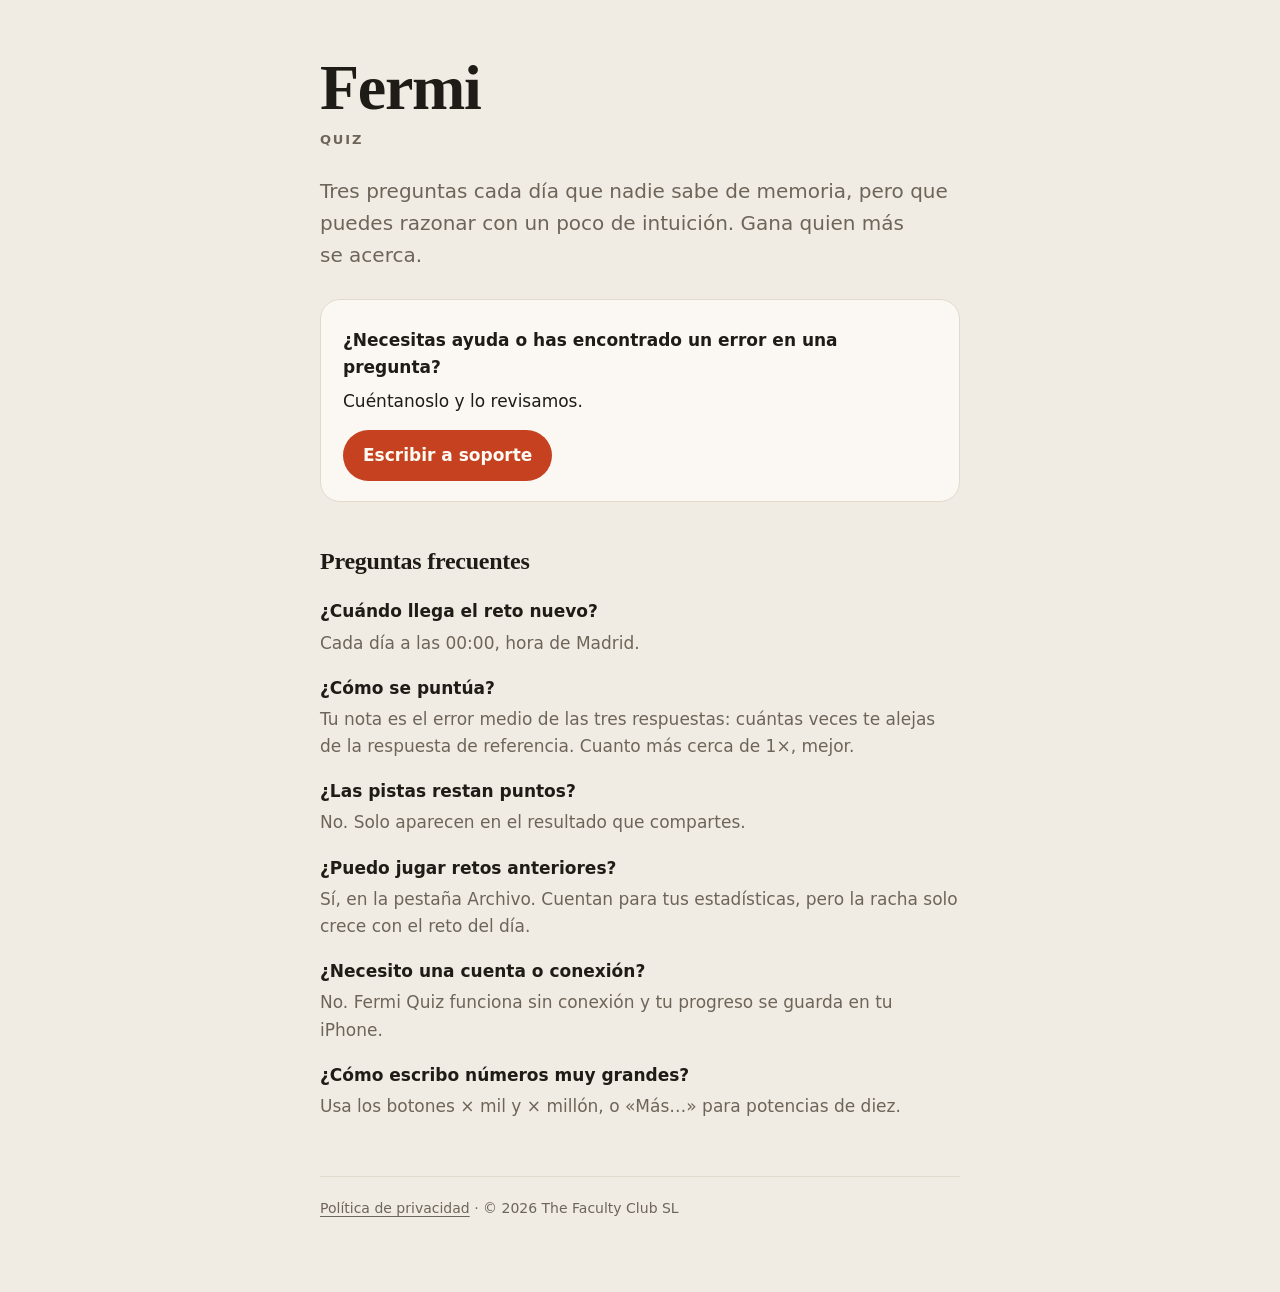
==== index.html @ 8d924ef5 "Páginas de ayuda y privacidad de Fermi Quiz" ====
<!doctype html>
<html lang="es">
<head>
<meta charset="utf-8">
<meta name="viewport" content="width=device-width, initial-scale=1">
<title>Fermi Quiz · Ayuda</title>
<meta name="description" content="Fermi Quiz: tres preguntas cada día para estimar lo imposible. Ayuda y contacto.">
<link rel="stylesheet" href="style.css">
</head>
<body>
<main>
  <h1 class="brand">Fermi</h1>
  <p class="eyebrow">Quiz</p>
  <p class="lead">Tres preguntas cada día que nadie sabe de memoria, pero que puedes razonar con un poco de intuición. Gana quien más se acerca.</p>

  <div class="card">
    <p><strong>¿Necesitas ayuda o has encontrado un error en una pregunta?</strong></p>
    <p>Cuéntanoslo y lo revisamos.</p>
    <a class="btn" href="https://github.com/marcosclub/fermi-quiz/issues/new">Escribir a soporte</a>
  </div>

  <h2>Preguntas frecuentes</h2>
  <dl>
    <dt>¿Cuándo llega el reto nuevo?</dt>
    <dd>Cada día a las 00:00, hora de Madrid.</dd>
    <dt>¿Cómo se puntúa?</dt>
    <dd>Tu nota es el error medio de las tres respuestas: cuántas veces te alejas de la respuesta de referencia. Cuanto más cerca de 1×, mejor.</dd>
    <dt>¿Las pistas restan puntos?</dt>
    <dd>No. Solo aparecen en el resultado que compartes.</dd>
    <dt>¿Puedo jugar retos anteriores?</dt>
    <dd>Sí, en la pestaña Archivo. Cuentan para tus estadísticas, pero la racha solo crece con el reto del día.</dd>
    <dt>¿Necesito una cuenta o conexión?</dt>
    <dd>No. Fermi Quiz funciona sin conexión y tu progreso se guarda en tu iPhone.</dd>
    <dt>¿Cómo escribo números muy grandes?</dt>
    <dd>Usa los botones × mil y × millón, o «Más…» para potencias de diez.</dd>
  </dl>

  <footer>
    <a href="privacidad/">Política de privacidad</a> · © 2026 The Faculty Club SL
  </footer>
</main>
</body>
</html>
---- style.css ----
:root{--bg:#F1ECE3;--paper:#FBF8F3;--ink:#1F1B16;--muted:#6E655A;--line:#E2DACD;--accent:#C54120;--accent-text:#B33A1C}
@media (prefers-color-scheme:dark){:root{--bg:#171411;--paper:#221E1A;--ink:#F3EDE4;--muted:#A69C8F;--line:#332D27;--accent:#C54120;--accent-text:#F0805E}}
*{box-sizing:border-box}
html{-webkit-text-size-adjust:100%}
body{margin:0;background:var(--bg);color:var(--ink);font:17px/1.6 -apple-system,BlinkMacSystemFont,"Segoe UI",system-ui,sans-serif;min-height:100dvh}
main{max-width:680px;margin:0 auto;padding:56px 20px 72px}
.brand{font-family:ui-serif,"New York",Georgia,serif;font-weight:800;font-size:clamp(44px,9vw,64px);line-height:1;letter-spacing:-.02em;margin:0}
.eyebrow{font-size:13px;font-weight:600;letter-spacing:.14em;text-transform:uppercase;color:var(--muted);margin:10px 0 0}
h2{font-family:ui-serif,"New York",Georgia,serif;font-weight:700;font-size:24px;letter-spacing:-.01em;margin:40px 0 8px}
p,li{color:var(--ink)}
.lead{font-size:20px;color:var(--muted);margin:24px 0 0;text-wrap:pretty}
.card{background:var(--paper);border:1px solid var(--line);border-radius:20px;padding:20px 22px;margin-top:28px}
.card p{margin:.4em 0}
a{color:var(--accent-text);text-underline-offset:3px}
a:focus-visible{outline:2px solid var(--accent);outline-offset:3px;border-radius:4px}
.btn{display:inline-block;background:var(--accent);color:#FFFBF5;text-decoration:none;font-weight:600;padding:12px 20px;border-radius:999px;margin-top:8px}
.btn:active{transform:scale(.98)}
dt{font-weight:600;margin-top:18px}
dd{margin:4px 0 0;color:var(--muted)}
footer{margin-top:56px;padding-top:20px;border-top:1px solid var(--line);font-size:14px;color:var(--muted)}
footer a{color:var(--muted)}
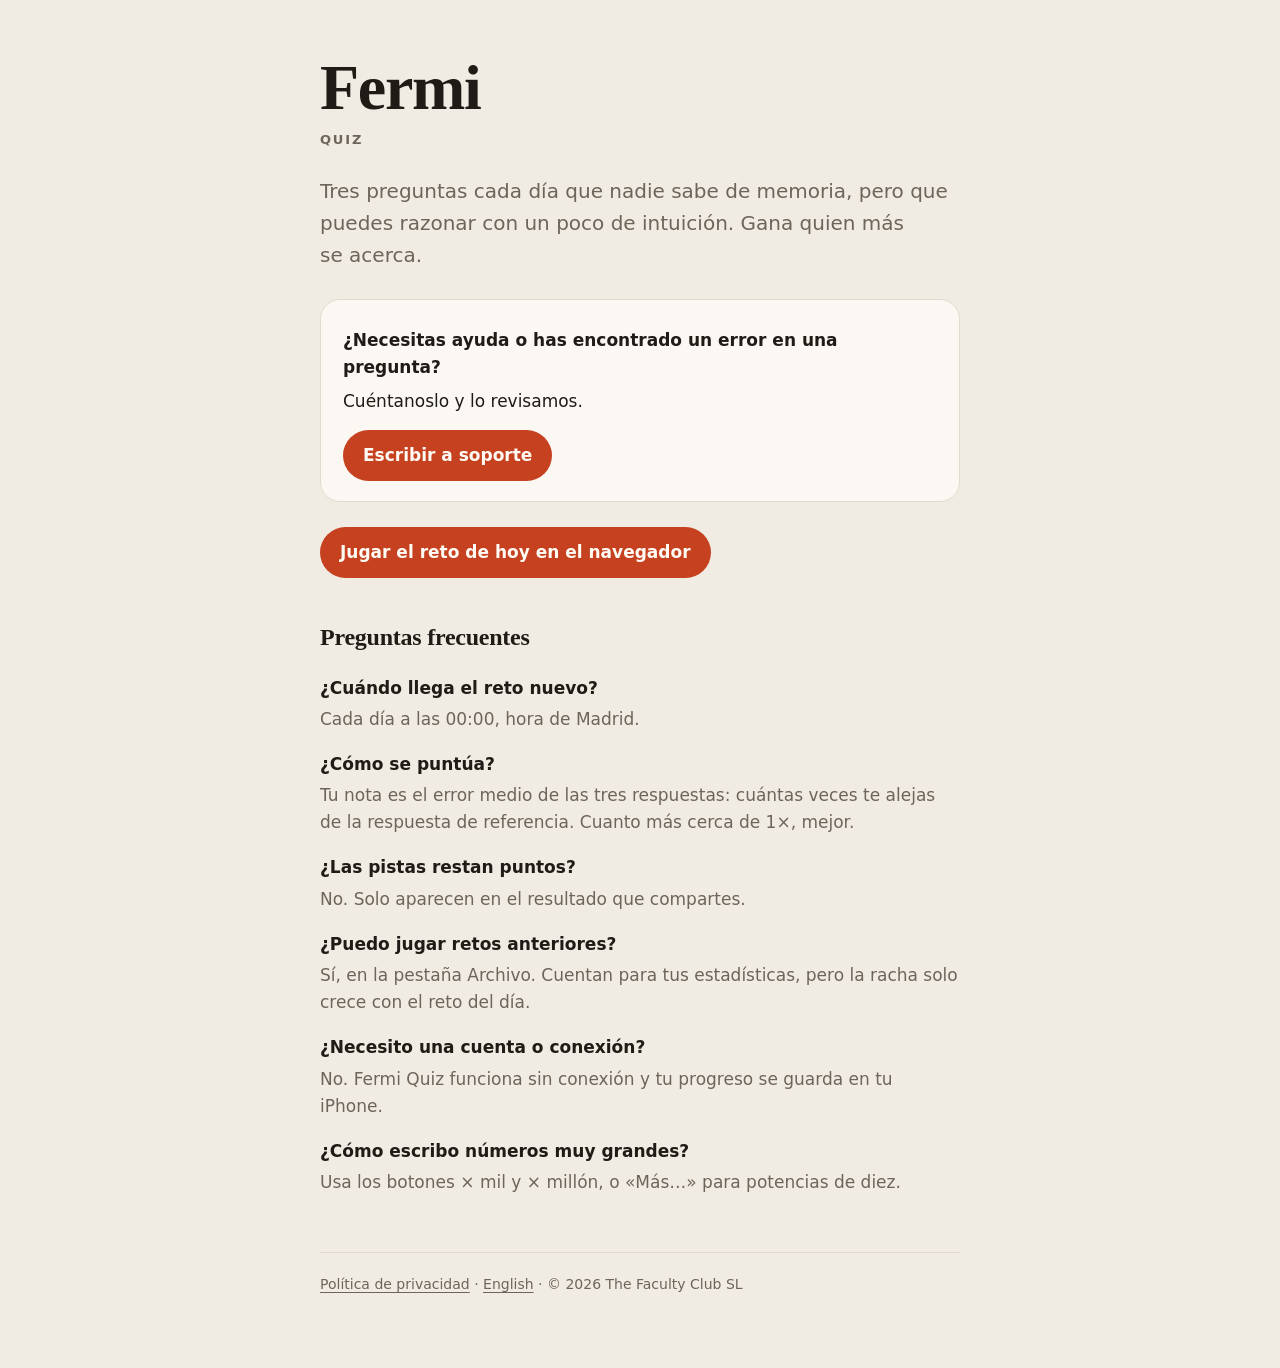
==== commit 3bd8cb9a: "Versión web jugable, edición en inglés y dominio fermi.getmindmap.com" ====
--- a/index.html
+++ b/index.html
@@ -19,6 +19,8 @@
     <a class="btn" href="https://github.com/marcosclub/fermi-quiz/issues/new">Escribir a soporte</a>
   </div>
 
+  <p><a class="btn" href="reto/">Jugar el reto de hoy en el navegador</a></p>
+
   <h2>Preguntas frecuentes</h2>
   <dl>
     <dt>¿Cuándo llega el reto nuevo?</dt>
@@ -36,7 +38,7 @@
   </dl>
 
   <footer>
-    <a href="privacidad/">Política de privacidad</a> · © 2026 The Faculty Club SL
+    <a href="privacidad/">Política de privacidad</a> · <a href="en/" hreflang="en" lang="en">English</a> · © 2026 The Faculty Club SL
   </footer>
 </main>
 </body>
